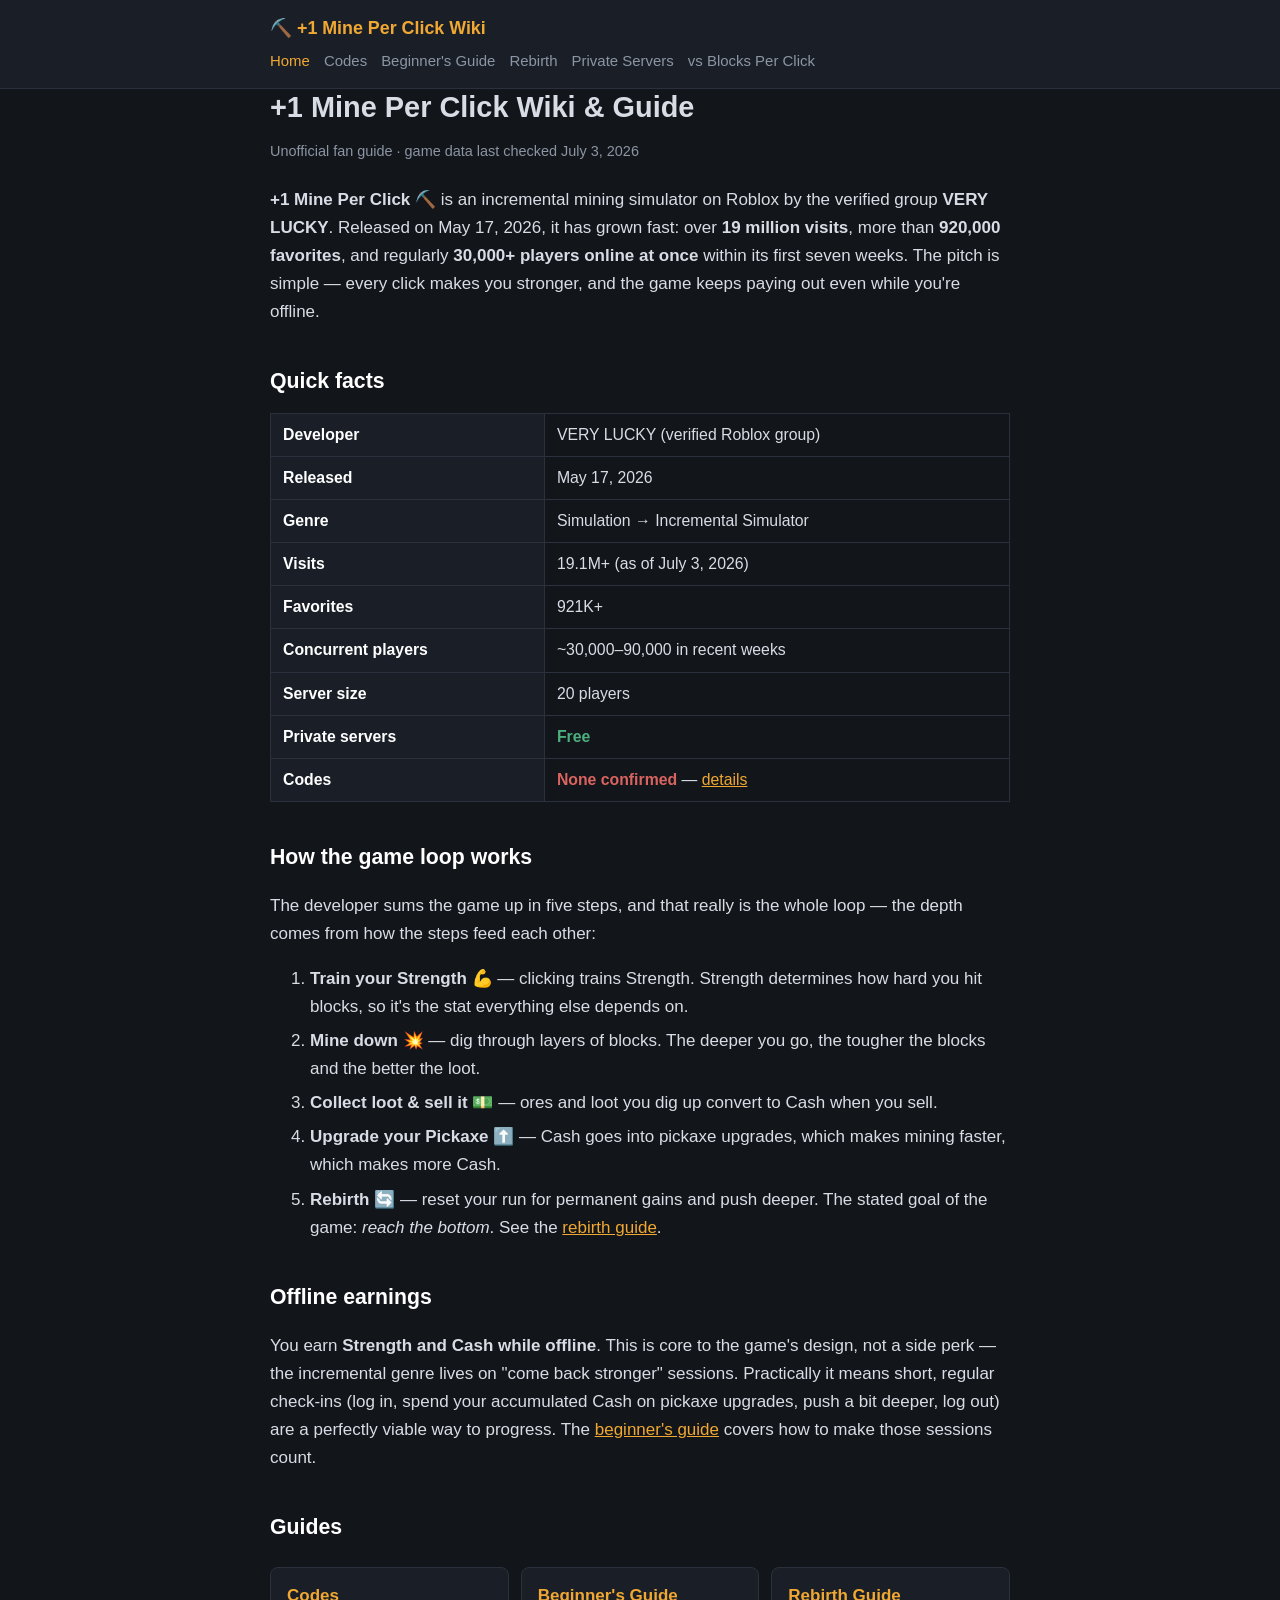
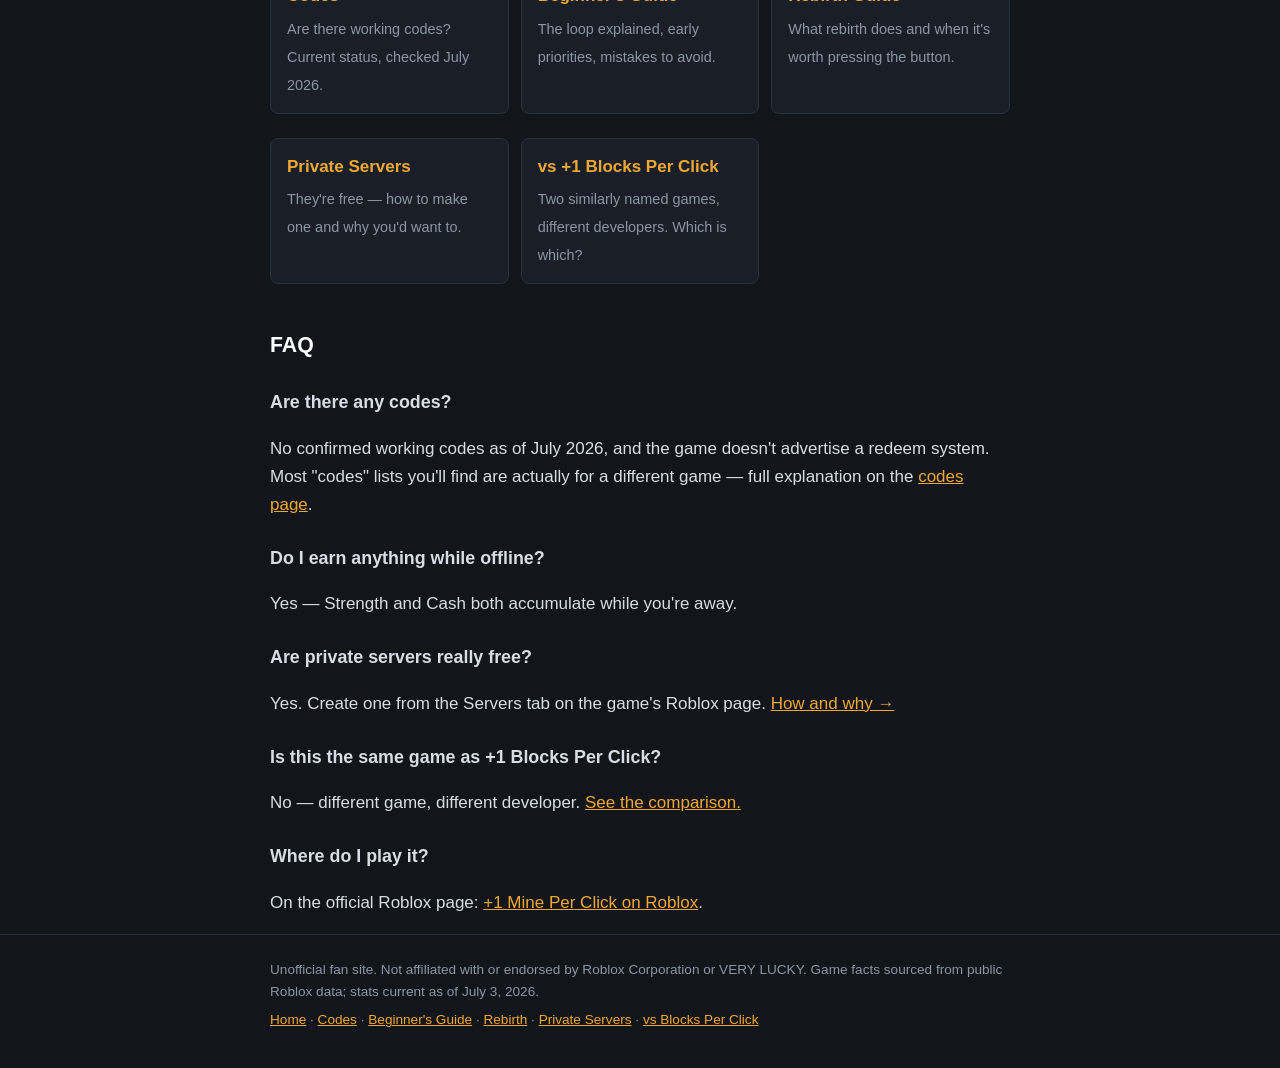
==== docs/index.html @ a29990e7 "launch: 1 mine per click wiki — 6-page static site Co-Authored-By: Claude Fable 5 <noreply@anthropic" ====
<!DOCTYPE html>
<html lang="en">
<head>
<meta charset="utf-8">
<meta name="viewport" content="width=device-width, initial-scale=1">
<title>+1 Mine Per Click Wiki — Guide, Stats &amp; Tips (Roblox)</title>
<meta name="description" content="Unofficial +1 Mine Per Click wiki and guide for the Roblox incremental mining game by VERY LUCKY: how the loop works, offline earnings, rebirth, codes status, private servers and beginner tips.">
<link rel="canonical" href="https://forpix.github.io/1mineperclick/">
<link rel="stylesheet" href="./style.css">
<link rel="icon" href="data:image/svg+xml,<svg xmlns=%22http://www.w3.org/2000/svg%22 viewBox=%220 0 100 100%22><text y=%22.9em%22 font-size=%2290%22>⛏️</text></svg>">
<meta property="og:title" content="+1 Mine Per Click Wiki — Guide, Stats &amp; Tips">
<meta property="og:description" content="Unofficial wiki and guide for the Roblox incremental mining game +1 Mine Per Click.">
<meta property="og:type" content="website">
<script type="application/ld+json">
{
  "@context": "https://schema.org",
  "@type": "FAQPage",
  "mainEntity": [
    {
      "@type": "Question",
      "name": "Are there any codes for +1 Mine Per Click?",
      "acceptedAnswer": { "@type": "Answer", "text": "As of July 2026 there are no confirmed working codes for +1 Mine Per Click, and the game does not advertise a code-redeem system. Sites listing codes for it are usually confusing it with +1 Blocks Per Click, a different game by a different developer." }
    },
    {
      "@type": "Question",
      "name": "Do you earn anything while offline in +1 Mine Per Click?",
      "acceptedAnswer": { "@type": "Answer", "text": "Yes. The game grants Strength and Cash while you are offline — it is one of the core mechanics highlighted by the developer." }
    },
    {
      "@type": "Question",
      "name": "Are private servers free in +1 Mine Per Click?",
      "acceptedAnswer": { "@type": "Answer", "text": "Yes, private servers are free. You can create one from the game's page on Roblox under the Servers tab." }
    },
    {
      "@type": "Question",
      "name": "Is +1 Mine Per Click the same game as +1 Blocks Per Click?",
      "acceptedAnswer": { "@type": "Answer", "text": "No. +1 Mine Per Click is made by the group VERY LUCKY and released in May 2026. +1 Blocks Per Click is an older, separate game by Diamond Pickaxe Games (formerly SimForge)." }
    },
    {
      "@type": "Question",
      "name": "Who made +1 Mine Per Click and when did it come out?",
      "acceptedAnswer": { "@type": "Answer", "text": "+1 Mine Per Click was released on May 17, 2026 by the verified Roblox group VERY LUCKY. It is an incremental mining simulator." }
    }
  ]
}
</script>
</head>
<body>
<header><div class="wrap">
  <a class="logo" href="./">⛏️ +1 Mine Per Click Wiki</a>
  <nav>
    <a class="here" href="./">Home</a>
    <a href="./codes/">Codes</a>
    <a href="./beginners-guide/">Beginner's Guide</a>
    <a href="./rebirth/">Rebirth</a>
    <a href="./private-servers/">Private Servers</a>
    <a href="./vs-blocks-per-click/">vs Blocks Per Click</a>
  </nav>
</div></header>
<main class="wrap">
<h1>+1 Mine Per Click Wiki &amp; Guide</h1>
<p class="updated">Unofficial fan guide · game data last checked July 3, 2026</p>

<p><strong>+1 Mine Per Click</strong> ⛏️ is an incremental mining simulator on Roblox by the verified group <strong>VERY LUCKY</strong>. Released on May 17, 2026, it has grown fast: over <strong>19 million visits</strong>, more than <strong>920,000 favorites</strong>, and regularly <strong>30,000+ players online at once</strong> within its first seven weeks. The pitch is simple — every click makes you stronger, and the game keeps paying out even while you're offline.</p>

<h2>Quick facts</h2>
<table>
  <tr><th>Developer</th><td>VERY LUCKY (verified Roblox group)</td></tr>
  <tr><th>Released</th><td>May 17, 2026</td></tr>
  <tr><th>Genre</th><td>Simulation → Incremental Simulator</td></tr>
  <tr><th>Visits</th><td>19.1M+ (as of July 3, 2026)</td></tr>
  <tr><th>Favorites</th><td>921K+</td></tr>
  <tr><th>Concurrent players</th><td>~30,000–90,000 in recent weeks</td></tr>
  <tr><th>Server size</th><td>20 players</td></tr>
  <tr><th>Private servers</th><td><span class="yes">Free</span></td></tr>
  <tr><th>Codes</th><td><span class="no">None confirmed</span> — <a href="./codes/">details</a></td></tr>
</table>

<h2>How the game loop works</h2>
<p>The developer sums the game up in five steps, and that really is the whole loop — the depth comes from how the steps feed each other:</p>
<ol>
  <li><strong>Train your Strength 💪</strong> — clicking trains Strength. Strength determines how hard you hit blocks, so it's the stat everything else depends on.</li>
  <li><strong>Mine down 💥</strong> — dig through layers of blocks. The deeper you go, the tougher the blocks and the better the loot.</li>
  <li><strong>Collect loot &amp; sell it 💵</strong> — ores and loot you dig up convert to Cash when you sell.</li>
  <li><strong>Upgrade your Pickaxe ⬆️</strong> — Cash goes into pickaxe upgrades, which makes mining faster, which makes more Cash.</li>
  <li><strong>Rebirth 🔄</strong> — reset your run for permanent gains and push deeper. The stated goal of the game: <em>reach the bottom</em>. See the <a href="./rebirth/">rebirth guide</a>.</li>
</ol>

<h2>Offline earnings</h2>
<p>You earn <strong>Strength and Cash while offline</strong>. This is core to the game's design, not a side perk — the incremental genre lives on "come back stronger" sessions. Practically it means short, regular check-ins (log in, spend your accumulated Cash on pickaxe upgrades, push a bit deeper, log out) are a perfectly viable way to progress. The <a href="./beginners-guide/">beginner's guide</a> covers how to make those sessions count.</p>

<h2>Guides</h2>
<ul class="cards">
  <li><a href="./codes/"><strong>Codes</strong><span>Are there working codes? Current status, checked July 2026.</span></a></li>
  <li><a href="./beginners-guide/"><strong>Beginner's Guide</strong><span>The loop explained, early priorities, mistakes to avoid.</span></a></li>
  <li><a href="./rebirth/"><strong>Rebirth Guide</strong><span>What rebirth does and when it's worth pressing the button.</span></a></li>
  <li><a href="./private-servers/"><strong>Private Servers</strong><span>They're free — how to make one and why you'd want to.</span></a></li>
  <li><a href="./vs-blocks-per-click/"><strong>vs +1 Blocks Per Click</strong><span>Two similarly named games, different developers. Which is which?</span></a></li>
</ul>

<h2>FAQ</h2>
<h3>Are there any codes?</h3>
<p>No confirmed working codes as of July 2026, and the game doesn't advertise a redeem system. Most "codes" lists you'll find are actually for a different game — full explanation on the <a href="./codes/">codes page</a>.</p>
<h3>Do I earn anything while offline?</h3>
<p>Yes — Strength and Cash both accumulate while you're away.</p>
<h3>Are private servers really free?</h3>
<p>Yes. Create one from the Servers tab on the game's Roblox page. <a href="./private-servers/">How and why →</a></p>
<h3>Is this the same game as +1 Blocks Per Click?</h3>
<p>No — different game, different developer. <a href="./vs-blocks-per-click/">See the comparison.</a></p>
<h3>Where do I play it?</h3>
<p>On the official Roblox page: <a href="https://www.roblox.com/games/74193805629461/1-Mine-Per-Click" rel="nofollow">+1 Mine Per Click on Roblox</a>.</p>
</main>
<footer><div class="wrap">
  <p>Unofficial fan site. Not affiliated with or endorsed by Roblox Corporation or VERY LUCKY. Game facts sourced from public Roblox data; stats current as of July 3, 2026.</p>
  <p><a href="./">Home</a> · <a href="./codes/">Codes</a> · <a href="./beginners-guide/">Beginner's Guide</a> · <a href="./rebirth/">Rebirth</a> · <a href="./private-servers/">Private Servers</a> · <a href="./vs-blocks-per-click/">vs Blocks Per Click</a></p>
</div></footer>
</body>
</html>
---- docs/style.css ----
:root {
  --bg: #12151a;
  --panel: #1a1f27;
  --text: #d8dde5;
  --muted: #8b95a3;
  --accent: #f0a832;
  --accent-dim: #b57f22;
  --border: #2a313c;
  --green: #4caf7d;
  --red: #d9645f;
}
* { box-sizing: border-box; }
body {
  margin: 0;
  background: var(--bg);
  color: var(--text);
  font: 17px/1.65 -apple-system, BlinkMacSystemFont, "Segoe UI", Roboto, sans-serif;
}
header {
  border-bottom: 1px solid var(--border);
  background: var(--panel);
}
.wrap { max-width: 780px; margin: 0 auto; padding: 0 20px; }
header .wrap { display: flex; flex-wrap: wrap; align-items: baseline; gap: 6px 18px; padding-top: 14px; padding-bottom: 14px; }
.logo { font-weight: 700; color: var(--accent); text-decoration: none; font-size: 1.05em; white-space: nowrap; }
nav { display: flex; flex-wrap: wrap; gap: 4px 14px; font-size: 0.88em; }
nav a { color: var(--muted); text-decoration: none; }
nav a:hover, nav a.here { color: var(--accent); }
main { padding: 28px 0 40px; }
h1 { font-size: 1.7em; line-height: 1.25; margin: 0 0 6px; }
h2 { font-size: 1.25em; margin: 1.8em 0 0.5em; color: #fff; }
h3 { font-size: 1.05em; margin: 1.4em 0 0.4em; }
a { color: var(--accent); }
.updated { color: var(--muted); font-size: 0.85em; margin-bottom: 22px; }
table { border-collapse: collapse; width: 100%; margin: 14px 0; font-size: 0.93em; }
th, td { border: 1px solid var(--border); padding: 8px 12px; text-align: left; vertical-align: top; }
th { background: var(--panel); color: #fff; }
.note, .tldr {
  background: var(--panel);
  border-left: 3px solid var(--accent);
  padding: 12px 16px;
  border-radius: 0 6px 6px 0;
  margin: 16px 0;
}
.tldr strong:first-child { color: var(--accent); }
.cards { display: grid; grid-template-columns: repeat(auto-fill, minmax(220px, 1fr)); gap: 12px; margin: 16px 0; padding: 0; list-style: none; }
.cards a {
  display: block; height: 100%;
  background: var(--panel);
  border: 1px solid var(--border);
  border-radius: 8px;
  padding: 14px 16px;
  text-decoration: none;
  color: var(--text);
}
.cards a:hover { border-color: var(--accent-dim); }
.cards strong { color: var(--accent); display: block; margin-bottom: 4px; }
.cards span { font-size: 0.85em; color: var(--muted); }
ol li, ul li { margin: 6px 0; }
footer {
  border-top: 1px solid var(--border);
  color: var(--muted);
  font-size: 0.8em;
  padding: 18px 0 30px;
}
footer p { margin: 6px 0; }
.yes { color: var(--green); font-weight: 600; }
.no { color: var(--red); font-weight: 600; }
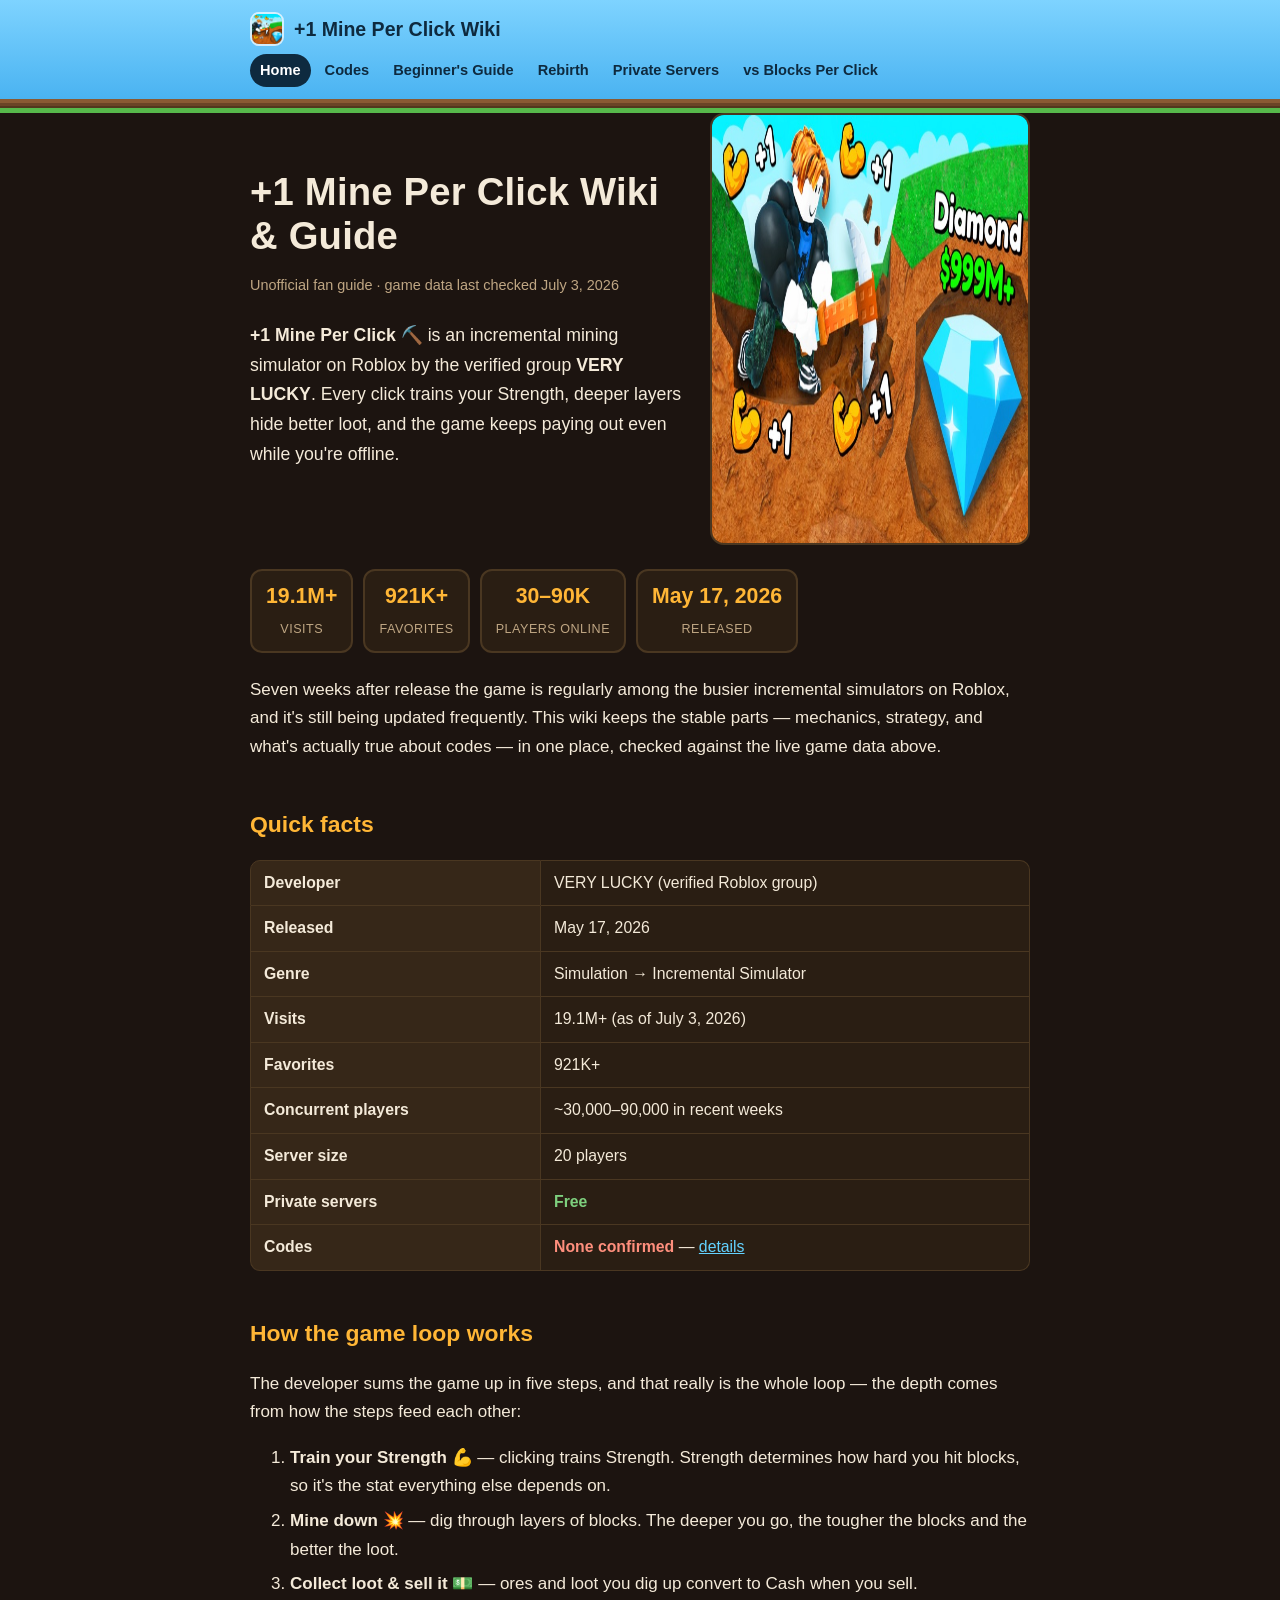
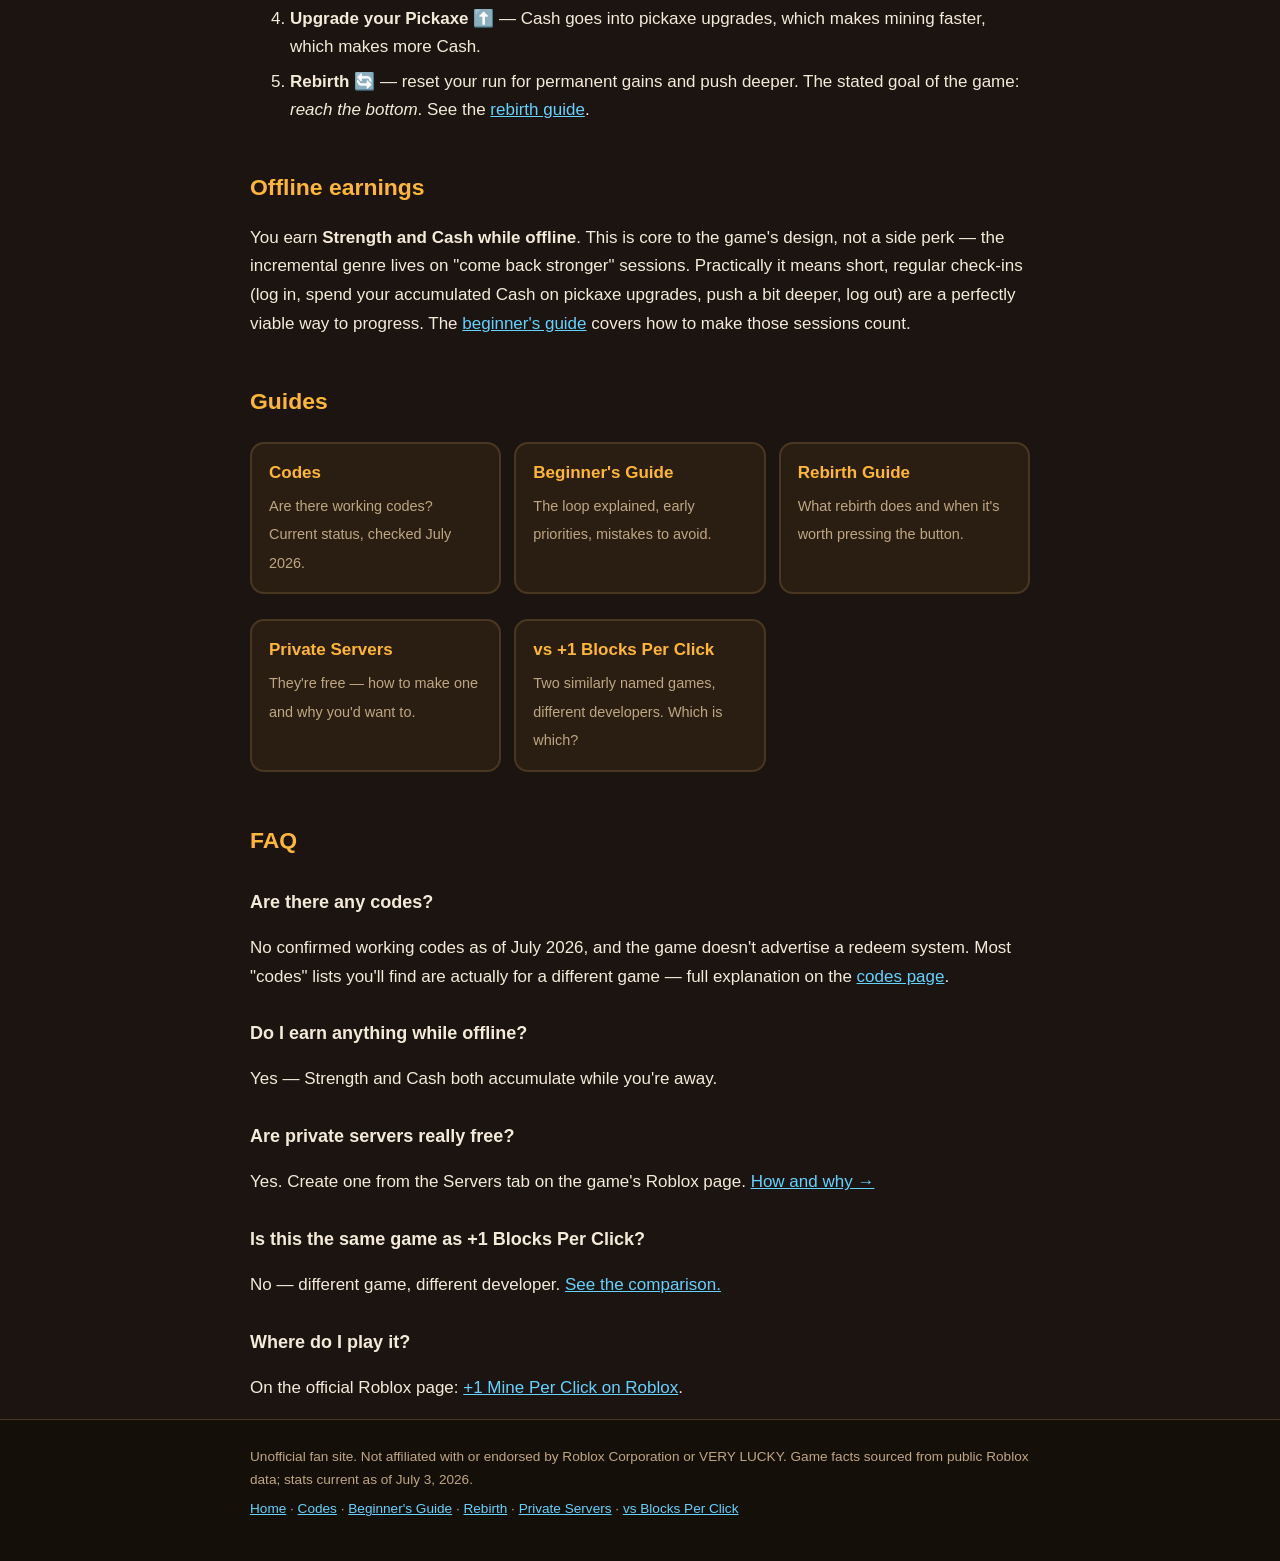
==== commit a7cfe9e1: "design: mine-strata visual system, game imagery, SOP copy self-check Co-Authored-By: Claude Fable 5 " ====
--- a/docs/index.html
+++ b/docs/index.html
@@ -4,13 +4,29 @@
 <meta charset="utf-8">
 <meta name="viewport" content="width=device-width, initial-scale=1">
 <title>+1 Mine Per Click Wiki — Guide, Stats &amp; Tips (Roblox)</title>
-<meta name="description" content="Unofficial +1 Mine Per Click wiki and guide for the Roblox incremental mining game by VERY LUCKY: how the loop works, offline earnings, rebirth, codes status, private servers and beginner tips.">
-<link rel="canonical" href="https://forpix.github.io/1mineperclick/">
+<meta name="description" content="Unofficial +1 Mine Per Click wiki for Roblox: codes status, beginner&#39;s guide, rebirth strategy, offline earnings and free private servers. Checked July 2026.">
+<link rel="canonical" href="https://1mineperclick.net/">
 <link rel="stylesheet" href="./style.css">
 <link rel="icon" href="data:image/svg+xml,<svg xmlns=%22http://www.w3.org/2000/svg%22 viewBox=%220 0 100 100%22><text y=%22.9em%22 font-size=%2290%22>⛏️</text></svg>">
 <meta property="og:title" content="+1 Mine Per Click Wiki — Guide, Stats &amp; Tips">
 <meta property="og:description" content="Unofficial wiki and guide for the Roblox incremental mining game +1 Mine Per Click.">
 <meta property="og:type" content="website">
+<meta property="og:image" content="https://1mineperclick.net/assets/screenshot-1.jpg">
+<meta name="twitter:card" content="summary_large_image">
+<script type="application/ld+json">
+{
+  "@context": "https://schema.org",
+  "@type": "VideoGame",
+  "name": "+1 Mine Per Click",
+  "url": "https://www.roblox.com/games/74193805629461/1-Mine-Per-Click",
+  "image": "https://1mineperclick.net/assets/screenshot-1.jpg",
+  "author": { "@type": "Organization", "name": "VERY LUCKY" },
+  "datePublished": "2026-05-17",
+  "gamePlatform": "Roblox",
+  "genre": "Incremental Simulator",
+  "playMode": "MultiPlayer"
+}
+</script>
 <script type="application/ld+json">
 {
   "@context": "https://schema.org",
@@ -47,7 +63,7 @@
 </head>
 <body>
 <header><div class="wrap">
-  <a class="logo" href="./">⛏️ +1 Mine Per Click Wiki</a>
+  <a class="logo" href="./"><img src="./assets/icon.jpg" alt="" width="34" height="34">+1 Mine Per Click Wiki</a>
   <nav>
     <a class="here" href="./">Home</a>
     <a href="./codes/">Codes</a>
@@ -58,10 +74,21 @@
   </nav>
 </div></header>
 <main class="wrap">
-<h1>+1 Mine Per Click Wiki &amp; Guide</h1>
-<p class="updated">Unofficial fan guide · game data last checked July 3, 2026</p>
-
-<p><strong>+1 Mine Per Click</strong> ⛏️ is an incremental mining simulator on Roblox by the verified group <strong>VERY LUCKY</strong>. Released on May 17, 2026, it has grown fast: over <strong>19 million visits</strong>, more than <strong>920,000 favorites</strong>, and regularly <strong>30,000+ players online at once</strong> within its first seven weeks. The pitch is simple — every click makes you stronger, and the game keeps paying out even while you're offline.</p>
+<div class="hero">
+  <div>
+    <h1>+1 Mine Per Click Wiki &amp; Guide</h1>
+    <p class="updated">Unofficial fan guide · game data last checked July 3, 2026</p>
+    <p class="lede"><strong>+1 Mine Per Click</strong> ⛏️ is an incremental mining simulator on Roblox by the verified group <strong>VERY LUCKY</strong>. Every click trains your Strength, deeper layers hide better loot, and the game keeps paying out even while you're offline.</p>
+  </div>
+  <img src="./assets/screenshot-1.jpg" alt="Mining toward a diamond worth $999M+ with a pickaxe in +1 Mine Per Click on Roblox" width="768" height="432">
+</div>
+<ul class="statchips">
+  <li><strong>19.1M+</strong><span>visits</span></li>
+  <li><strong>921K+</strong><span>favorites</span></li>
+  <li><strong>30–90K</strong><span>players online</span></li>
+  <li><strong>May 17, 2026</strong><span>released</span></li>
+</ul>
+<p>Seven weeks after release the game is regularly among the busier incremental simulators on Roblox, and it's still being updated frequently. This wiki keeps the stable parts — mechanics, strategy, and what's actually true about codes — in one place, checked against the live game data above.</p>
 
 <h2>Quick facts</h2>
 <table>
--- a/docs/style.css
+++ b/docs/style.css
@@ -1,68 +1,142 @@
+@font-face {
+  font-family: 'Fredoka';
+  src: url('/assets/fredoka.woff2') format('woff2');
+  font-weight: 400 700;
+  font-display: swap;
+}
 :root {
-  --bg: #12151a;
-  --panel: #1a1f27;
-  --text: #d8dde5;
-  --muted: #8b95a3;
-  --accent: #f0a832;
-  --accent-dim: #b57f22;
-  --border: #2a313c;
-  --green: #4caf7d;
-  --red: #d9645f;
+  --sky-1: #7ed3ff;
+  --sky-2: #45b0f0;
+  --grass: #57b94b;
+  --bedrock: #1c1410;
+  --cave: #2a1e13;
+  --cave-2: #362718;
+  --line: #4a3721;
+  --gold: #ffb636;
+  --gold-deep: #d99a25;
+  --diamond: #63d2ff;
+  --text: #f4ead9;
+  --muted: #bfa683;
+  --ink: #0e2a3f;
+  --green: #7ed07e;
+  --red: #ff8f7d;
+  --display: 'Fredoka', ui-rounded, -apple-system, BlinkMacSystemFont, sans-serif;
+  --body: -apple-system, BlinkMacSystemFont, "Segoe UI", Roboto, sans-serif;
 }
 * { box-sizing: border-box; }
 body {
   margin: 0;
-  background: var(--bg);
+  background: var(--bedrock);
   color: var(--text);
-  font: 17px/1.65 -apple-system, BlinkMacSystemFont, "Segoe UI", Roboto, sans-serif;
+  font: 17px/1.68 var(--body);
 }
+.wrap { max-width: 820px; margin: 0 auto; padding: 0 20px; }
+
+/* surface: sky header sitting on a grass line, everything below is underground */
 header {
-  border-bottom: 1px solid var(--border);
-  background: var(--panel);
+  background: linear-gradient(180deg, var(--sky-1), var(--sky-2));
+  border-bottom: 5px solid var(--grass);
 }
-.wrap { max-width: 780px; margin: 0 auto; padding: 0 20px; }
-header .wrap { display: flex; flex-wrap: wrap; align-items: baseline; gap: 6px 18px; padding-top: 14px; padding-bottom: 14px; }
-.logo { font-weight: 700; color: var(--accent); text-decoration: none; font-size: 1.05em; white-space: nowrap; }
-nav { display: flex; flex-wrap: wrap; gap: 4px 14px; font-size: 0.88em; }
-nav a { color: var(--muted); text-decoration: none; }
-nav a:hover, nav a.here { color: var(--accent); }
-main { padding: 28px 0 40px; }
-h1 { font-size: 1.7em; line-height: 1.25; margin: 0 0 6px; }
-h2 { font-size: 1.25em; margin: 1.8em 0 0.5em; color: #fff; }
-h3 { font-size: 1.05em; margin: 1.4em 0 0.4em; }
-a { color: var(--accent); }
-.updated { color: var(--muted); font-size: 0.85em; margin-bottom: 22px; }
-table { border-collapse: collapse; width: 100%; margin: 14px 0; font-size: 0.93em; }
-th, td { border: 1px solid var(--border); padding: 8px 12px; text-align: left; vertical-align: top; }
-th { background: var(--panel); color: #fff; }
+header::after {
+  content: ""; display: block; height: 9px;
+  background: linear-gradient(180deg, #8a5a33 0 40%, #6b4426 40% 75%, #52371d 75% 100%);
+}
+header .wrap { display: flex; flex-wrap: wrap; align-items: center; gap: 8px 20px; padding-top: 12px; padding-bottom: 12px; }
+.logo {
+  display: flex; align-items: center; gap: 10px;
+  font-family: var(--display); font-weight: 650; font-size: 1.15em;
+  color: var(--ink); text-decoration: none; white-space: nowrap;
+}
+.logo img { width: 34px; height: 34px; border-radius: 9px; border: 2px solid rgba(255,255,255,.7); }
+nav { display: flex; flex-wrap: wrap; gap: 3px 4px; font-size: 0.86em; }
+nav a {
+  color: var(--ink); text-decoration: none;
+  padding: 4px 10px; border-radius: 999px; font-weight: 600;
+}
+nav a:hover { background: rgba(255,255,255,.55); }
+nav a.here { background: var(--ink); color: #fff; }
+
+/* strata bar: the dig-down signature — grass, topsoil, dirt, stone */
+.strata {
+  height: 9px; border: 0; margin: 0;
+  background: linear-gradient(180deg,
+    var(--grass) 0 22%,
+    #8a5a33 22% 55%,
+    #6b4426 55% 82%,
+    #52371d 82% 100%);
+}
+
+main { padding: 30px 0 44px; }
+h1 {
+  font-family: var(--display); font-weight: 650;
+  font-size: clamp(1.7em, 4.5vw, 2.25em); line-height: 1.15;
+  margin: 0 0 8px; letter-spacing: .2px;
+}
+h2 {
+  font-family: var(--display); font-weight: 600;
+  font-size: 1.35em; margin: 1.9em 0 .5em; color: var(--gold);
+}
+h3 { font-family: var(--display); font-weight: 600; font-size: 1.06em; margin: 1.5em 0 .4em; }
+a { color: var(--diamond); }
+a:focus-visible, nav a:focus-visible, .cards a:focus-visible { outline: 2px solid var(--gold); outline-offset: 2px; }
+.updated { color: var(--muted); font-size: 0.85em; margin-bottom: 24px; }
+
+/* homepage hero */
+.hero { display: grid; grid-template-columns: 1.15fr .85fr; gap: 26px; align-items: center; margin-bottom: 10px; }
+.hero p.lede { font-size: 1.04em; }
+.hero img { width: 100%; border-radius: 14px; border: 2px solid var(--line); display: block; }
+@media (max-width: 640px) { .hero { grid-template-columns: 1fr; } }
+.statchips { display: flex; flex-wrap: wrap; gap: 10px; margin: 18px 0 6px; padding: 0; list-style: none; }
+.statchips li {
+  background: var(--cave); border: 2px solid var(--line); border-radius: 12px;
+  padding: 8px 14px; text-align: center;
+}
+.statchips strong { display: block; font-family: var(--display); font-weight: 650; font-size: 1.25em; color: var(--gold); }
+.statchips span { font-size: .74em; color: var(--muted); text-transform: uppercase; letter-spacing: .5px; }
+
+table { border-collapse: separate; border-spacing: 0; width: 100%; margin: 16px 0; font-size: 0.93em; }
+th, td { border: 1px solid var(--line); border-top: 0; border-left: 0; padding: 9px 13px; text-align: left; vertical-align: top; }
+tr > *:first-child { border-left: 1px solid var(--line); }
+thead th, tr:first-child > * { border-top: 1px solid var(--line); }
+th { background: var(--cave-2); font-family: var(--display); font-weight: 600; }
+td { background: var(--cave); }
+table tr:first-child > *:first-child { border-top-left-radius: 10px; }
+table tr:first-child > *:last-child { border-top-right-radius: 10px; }
+table tr:last-child > *:first-child { border-bottom-left-radius: 10px; }
+table tr:last-child > *:last-child { border-bottom-right-radius: 10px; }
+
 .note, .tldr {
-  background: var(--panel);
-  border-left: 3px solid var(--accent);
-  padding: 12px 16px;
-  border-radius: 0 6px 6px 0;
-  margin: 16px 0;
+  background: var(--cave); border: 2px solid var(--line); border-left: 5px solid var(--gold);
+  padding: 13px 17px; border-radius: 12px; margin: 18px 0;
 }
-.tldr strong:first-child { color: var(--accent); }
-.cards { display: grid; grid-template-columns: repeat(auto-fill, minmax(220px, 1fr)); gap: 12px; margin: 16px 0; padding: 0; list-style: none; }
+.tldr strong:first-child { color: var(--gold); }
+
+.cards { display: grid; grid-template-columns: repeat(auto-fill, minmax(225px, 1fr)); gap: 13px; margin: 16px 0; padding: 0; list-style: none; }
 .cards a {
   display: block; height: 100%;
-  background: var(--panel);
-  border: 1px solid var(--border);
-  border-radius: 8px;
-  padding: 14px 16px;
-  text-decoration: none;
-  color: var(--text);
+  background: var(--cave); border: 2px solid var(--line); border-radius: 14px;
+  padding: 15px 17px; text-decoration: none; color: var(--text);
+  transition: border-color .15s, transform .15s;
 }
-.cards a:hover { border-color: var(--accent-dim); }
-.cards strong { color: var(--accent); display: block; margin-bottom: 4px; }
+.cards a:hover { border-color: var(--gold-deep); transform: translateY(-2px); }
+.cards strong { font-family: var(--display); font-weight: 600; color: var(--gold); display: block; margin-bottom: 4px; }
 .cards span { font-size: 0.85em; color: var(--muted); }
+
+img.shot { max-width: 100%; border-radius: 14px; border: 2px solid var(--line); display: block; margin: 18px 0; }
+figure { margin: 18px 0; }
+figure img { margin: 0; }
+figcaption { font-size: .8em; color: var(--muted); margin-top: 7px; }
+
 ol li, ul li { margin: 6px 0; }
 footer {
-  border-top: 1px solid var(--border);
-  color: var(--muted);
-  font-size: 0.8em;
-  padding: 18px 0 30px;
+  border-top: 1px solid var(--line); background: #150f0a;
+  color: var(--muted); font-size: 0.8em; padding: 20px 0 34px;
 }
 footer p { margin: 6px 0; }
 .yes { color: var(--green); font-weight: 600; }
 .no { color: var(--red); font-weight: 600; }
+
+@media (prefers-reduced-motion: reduce) {
+  .cards a { transition: none; }
+  .cards a:hover { transform: none; }
+}
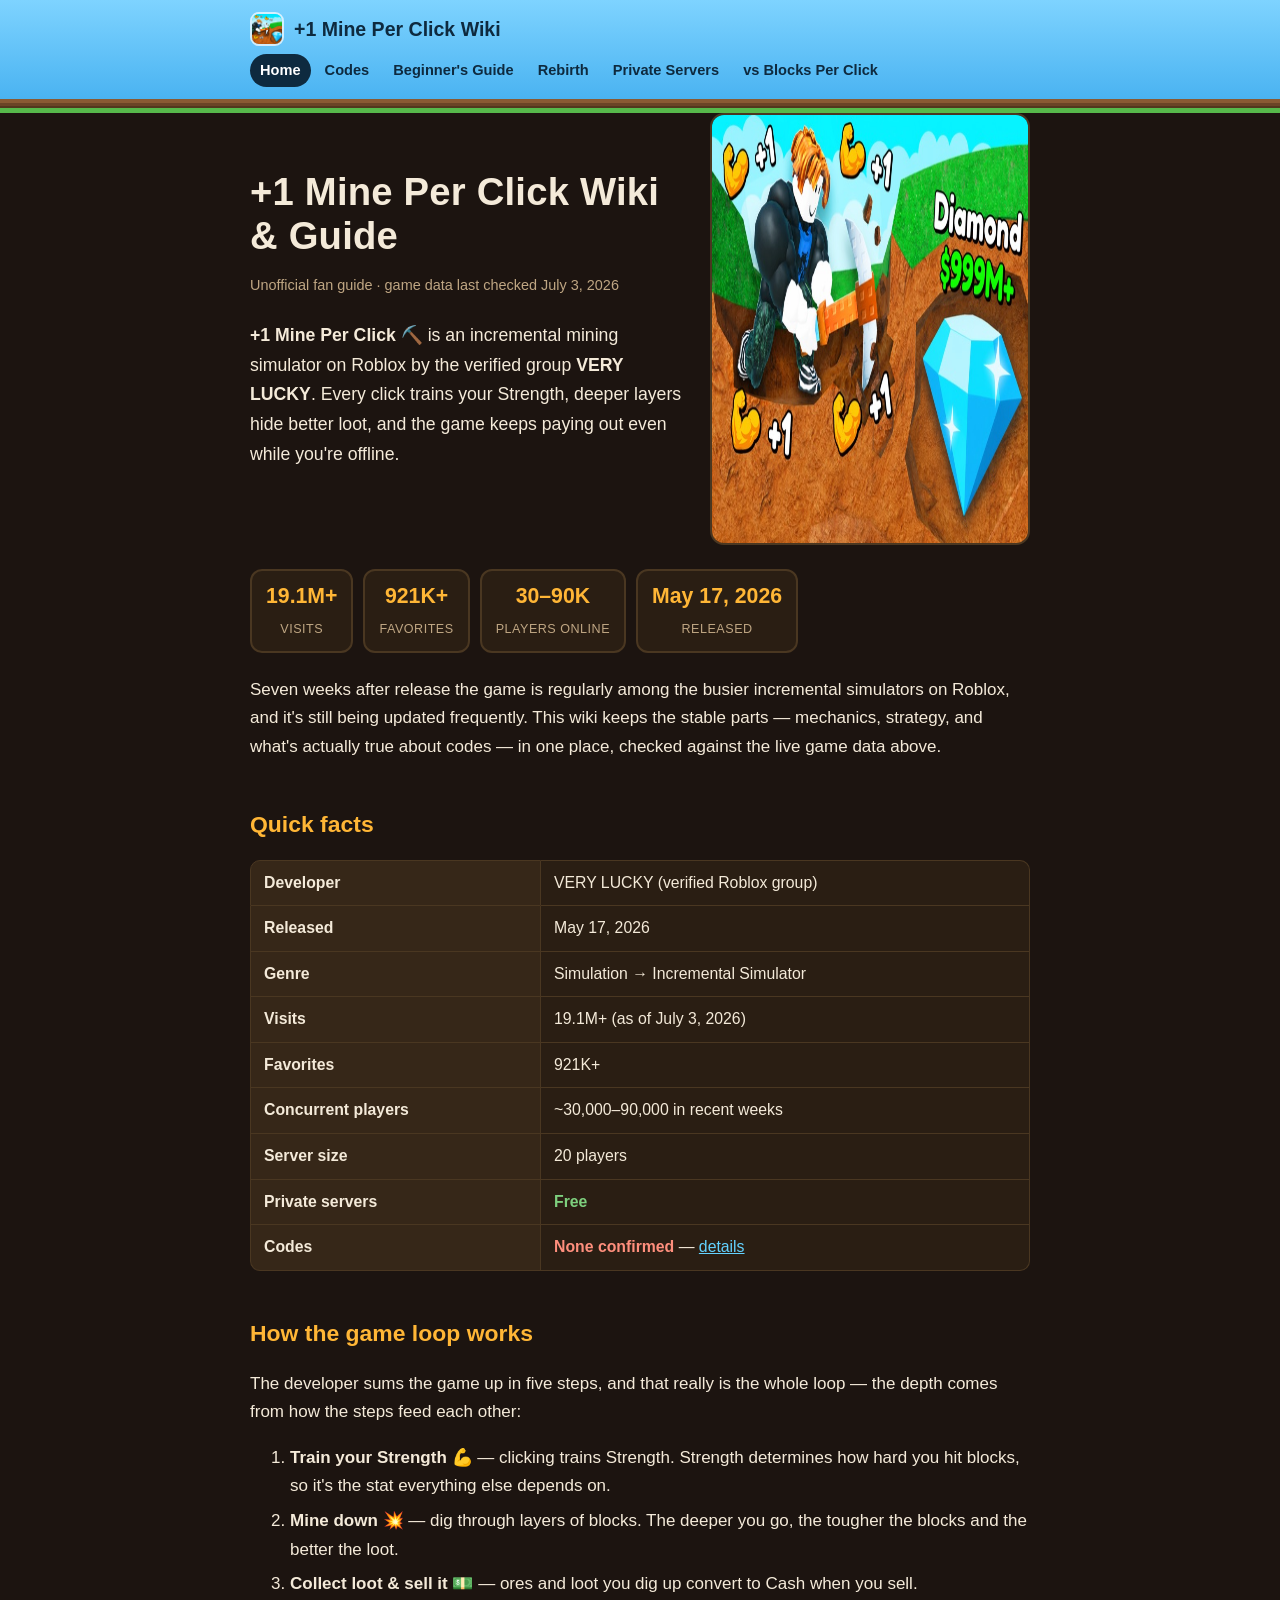
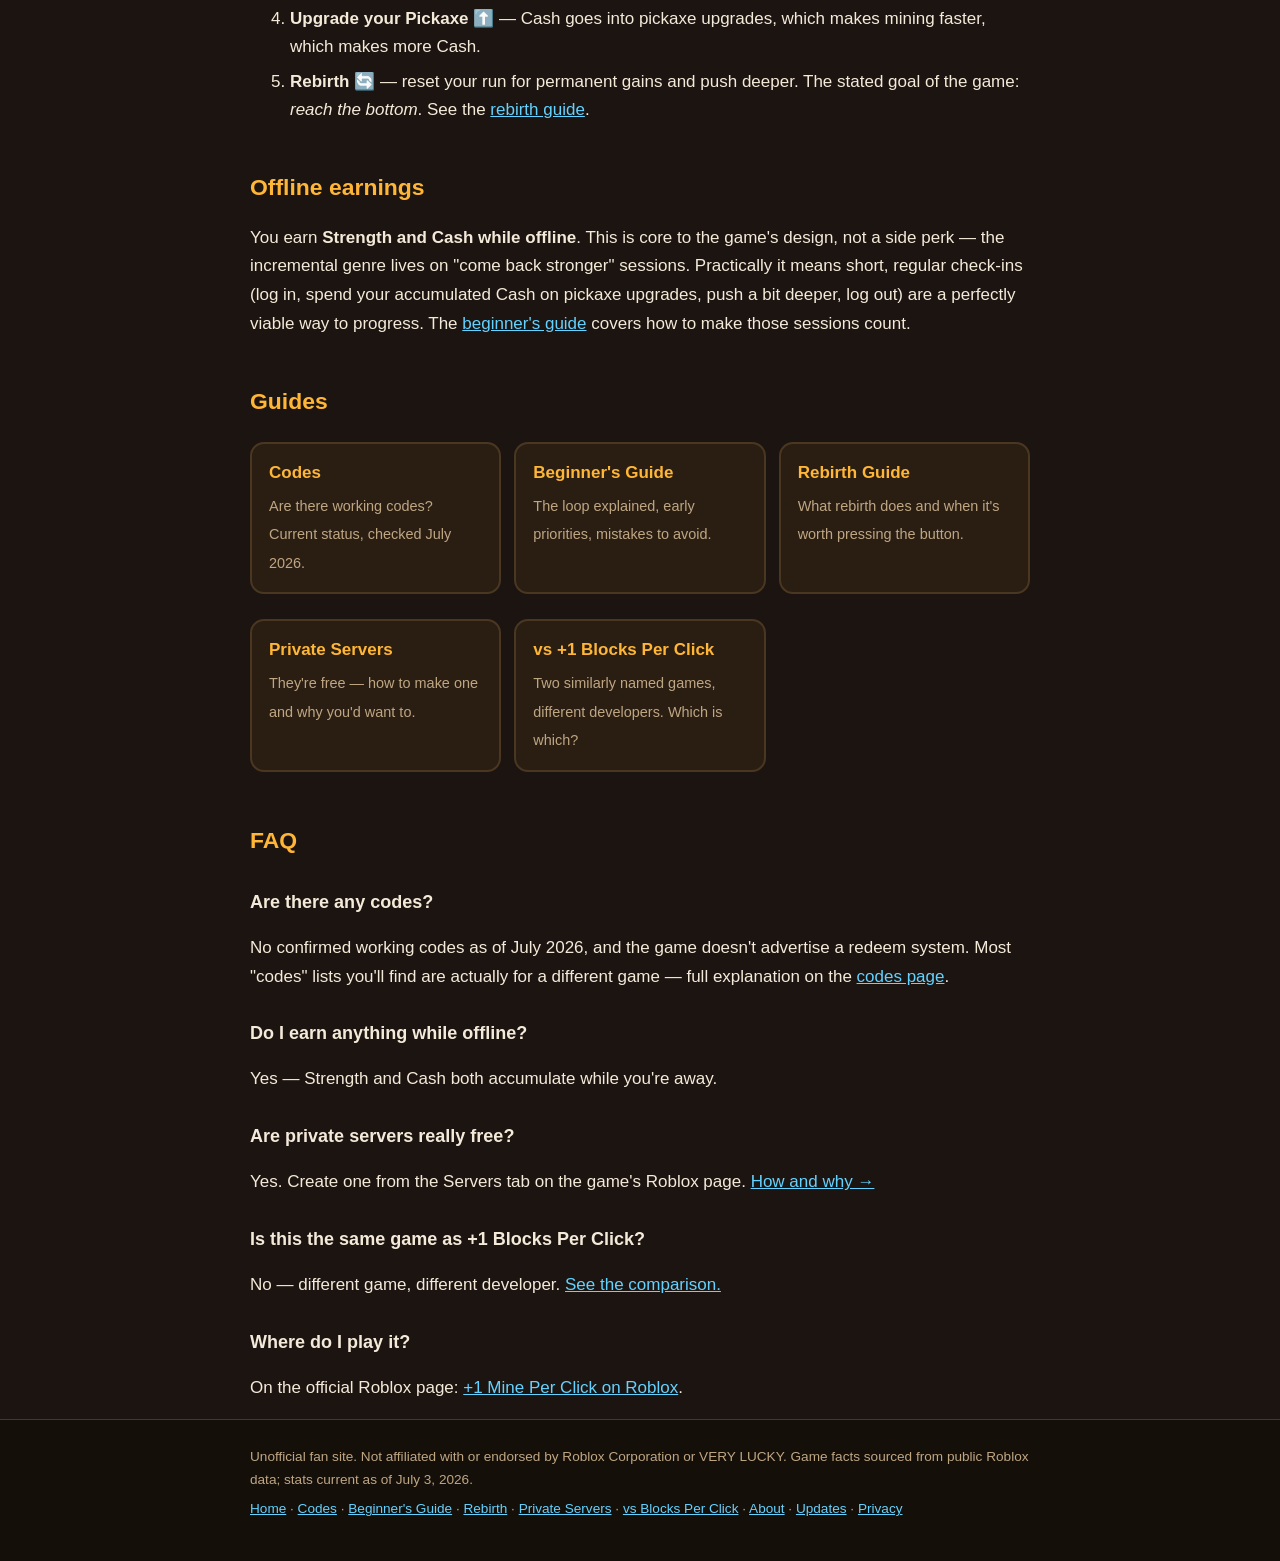
==== commit ef0d38cc: "trust pages: privacy policy, about, updates + footer links AdSense pre-application audit (adsense-si" ====
--- a/docs/index.html
+++ b/docs/index.html
@@ -60,6 +60,8 @@
   ]
 }
 </script>
+<script async src="https://pagead2.googlesyndication.com/pagead/js/adsbygoogle.js?client=ca-pub-4219384393174898"
+     crossorigin="anonymous"></script>
 </head>
 <body>
 <header><div class="wrap">
@@ -139,7 +141,7 @@
 </main>
 <footer><div class="wrap">
   <p>Unofficial fan site. Not affiliated with or endorsed by Roblox Corporation or VERY LUCKY. Game facts sourced from public Roblox data; stats current as of July 3, 2026.</p>
-  <p><a href="./">Home</a> · <a href="./codes/">Codes</a> · <a href="./beginners-guide/">Beginner's Guide</a> · <a href="./rebirth/">Rebirth</a> · <a href="./private-servers/">Private Servers</a> · <a href="./vs-blocks-per-click/">vs Blocks Per Click</a></p>
+  <p><a href="./">Home</a> · <a href="./codes/">Codes</a> · <a href="./beginners-guide/">Beginner's Guide</a> · <a href="./rebirth/">Rebirth</a> · <a href="./private-servers/">Private Servers</a> · <a href="./vs-blocks-per-click/">vs Blocks Per Click</a> · <a href="./about/">About</a> · <a href="./updates/">Updates</a> · <a href="./privacy/">Privacy</a></p>
 </div></footer>
 </body>
 </html>
